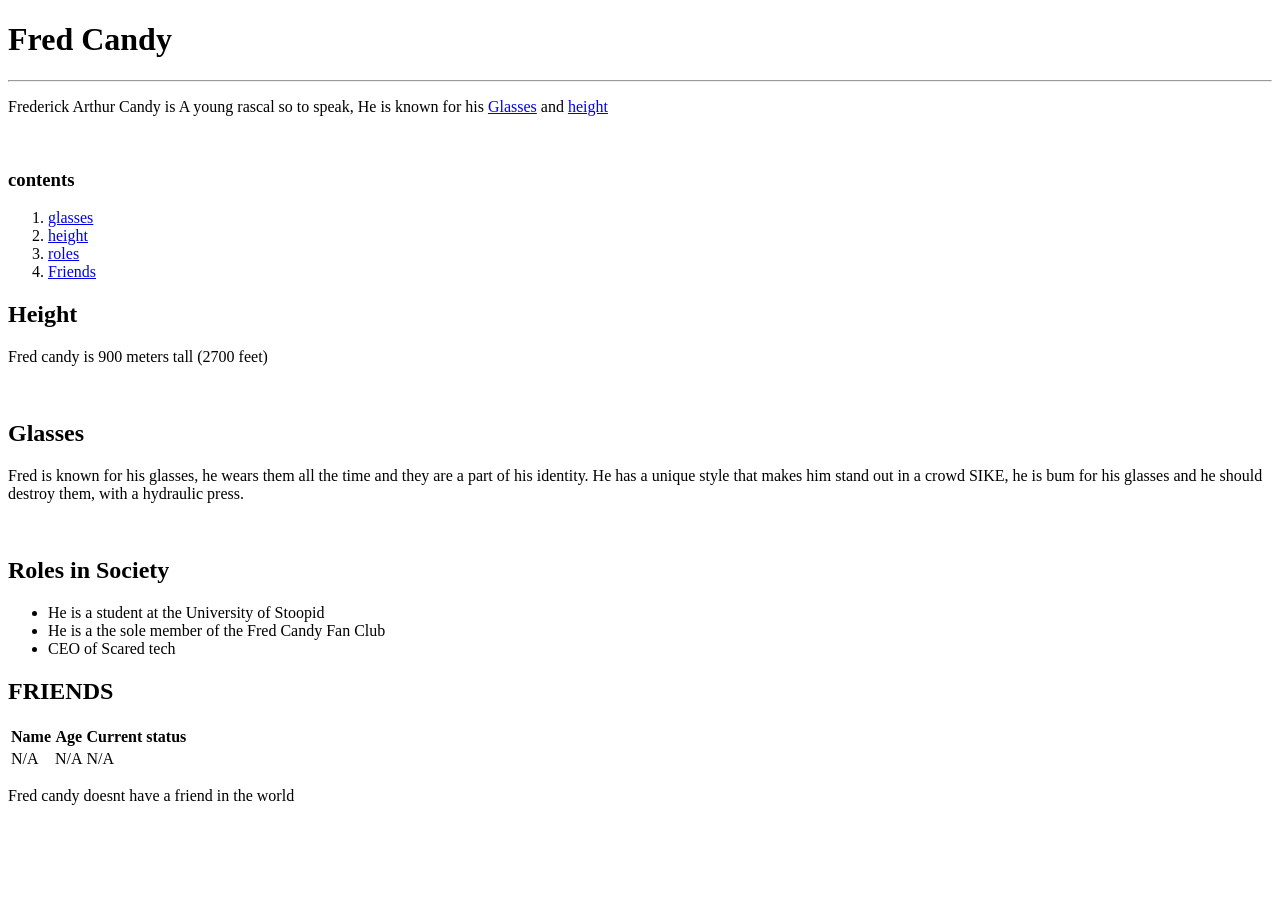
==== index.html @ 97d28c93 "Refactor index.html with new content and structure Updated the HTML structure and added content abou" ====
<!DOCTYPE html>

<!-- chicken jorkin- Joshi this is to you all you have to do is edit the Black text but not the blue i know you are mc dumb but hello -->

<html lang="en">
  <head>
    <meta charset="UTF-8">
    <title>Fred Candy</title>
    <link rel="icon" type="image/x-icon" href="./lollipop.png">
    <link rel="stylesheet"  href="./styles.css">
  </head>
  
  <body>
    <h1>Fred Candy</h1>
    <hr>
      <p>Frederick Arthur Candy is A young rascal so to speak, He is known for his <a href="#Glasses">Glasses</a> and <a href="#height">height</a></p>
    <br>
    <h3>contents</h3>
    <ol>
      <li><a href="#Glasses">glasses</a></li>
      <li><a href="#height">height</a></li>
      <li><a href="#rolesinsociety">roles</a></li>
      <li><a href="#friends">Friends</a></li>
    </ol>
    
    <h2 id="height">Height</h2>
      <p>Fred candy is 900 meters tall (2700 feet)</p>


    <br>
    <h2 id="Glasses">Glasses</h2>
      <p>Fred is known for his glasses, he wears them all the time and they are a part of his identity. He has a unique style that makes him stand out in a crowd
          SIKE, he is bum for his glasses and he should destroy them, with a hydraulic press.</p>
    <br>

    <h2 id=#rolesinsociety>Roles in Society</h2>
      <ul>
          <li>He is a student at the University of Stoopid</li>
          <li>He is a the sole member of the Fred Candy Fan Club</li>
          <li>CEO of Scared tech</li>
        </ul>
    <h2 id="friends">FRIENDS</h2>
        <table>
          <tr>
            <th>Name</th>
            <th>Age</th>
            <th>Current status</th>
          </tr>
          <tr>
            <td>N/A</td>
            <td>N/A</td>
            <td>N/A</td>
          </tr>
        </table>
      <p>Fred candy doesnt have a friend in the world</p>
        
  </body>

    
  
</html>
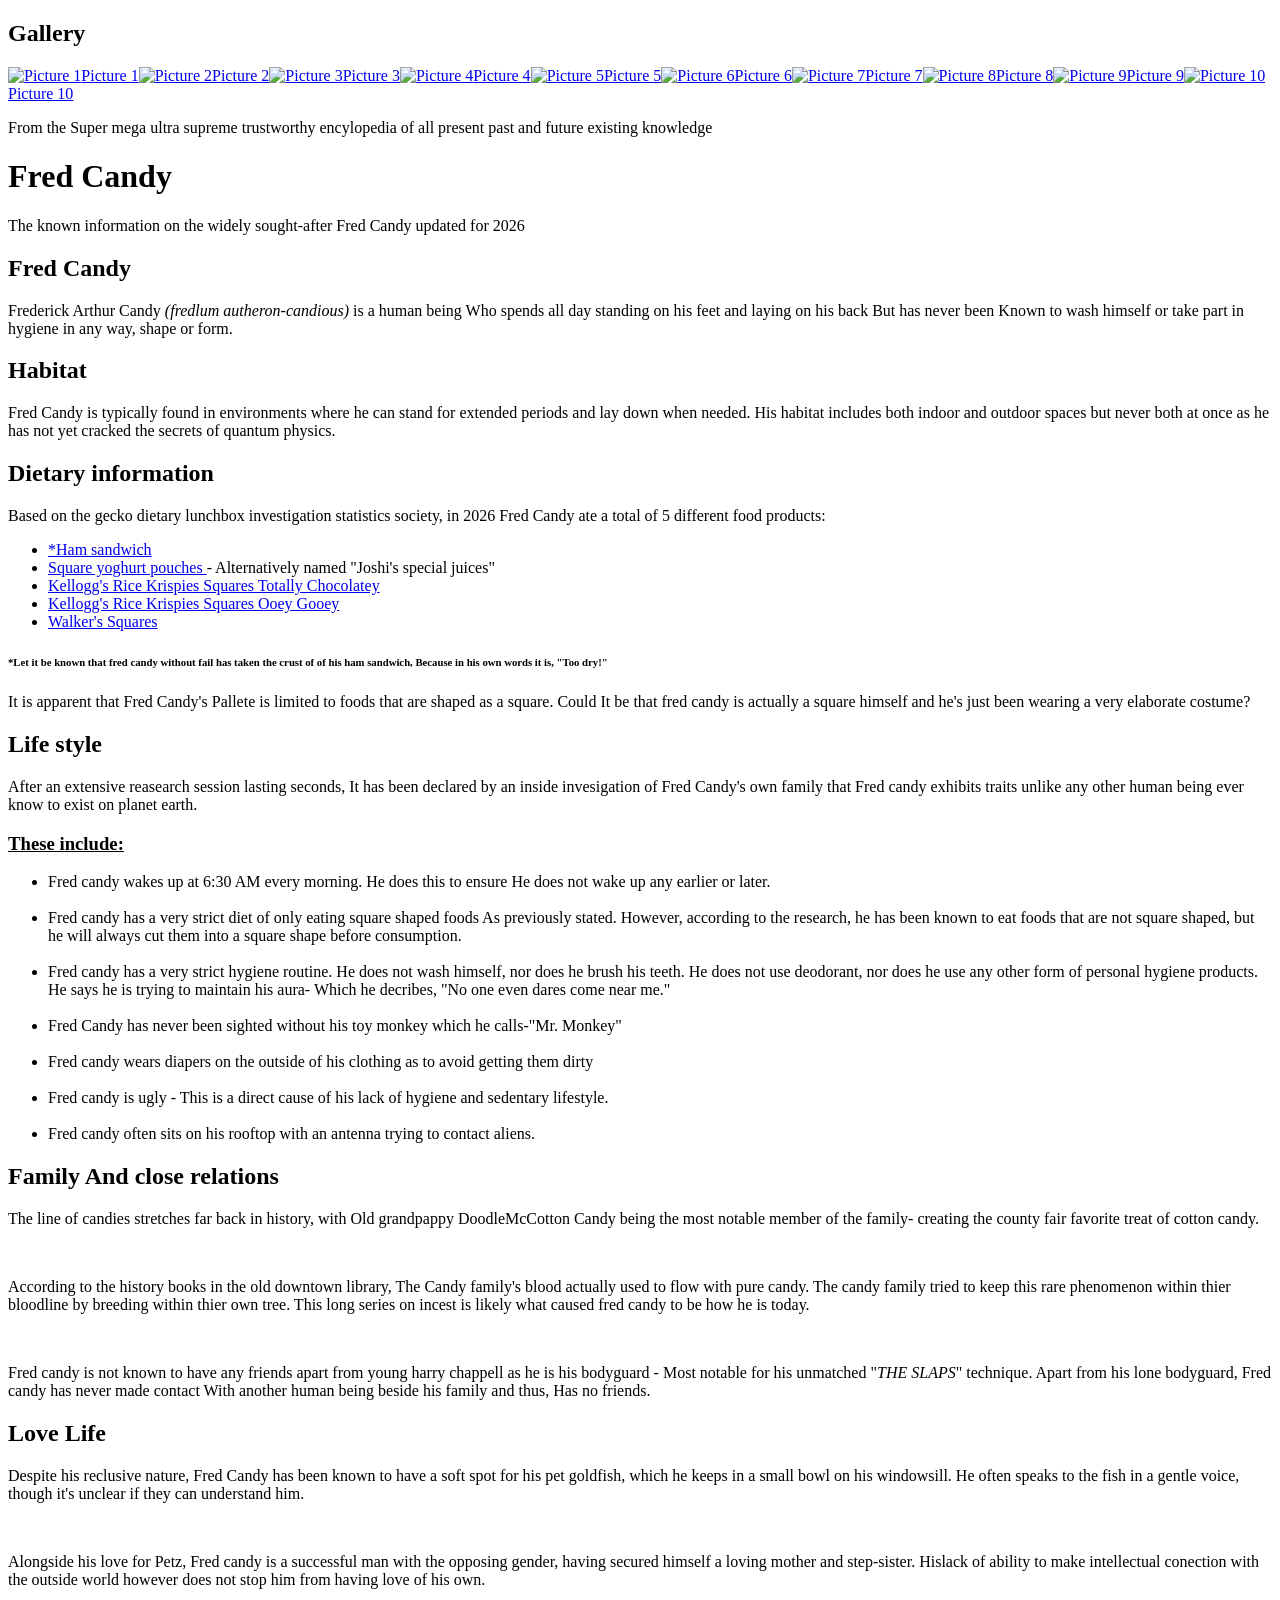
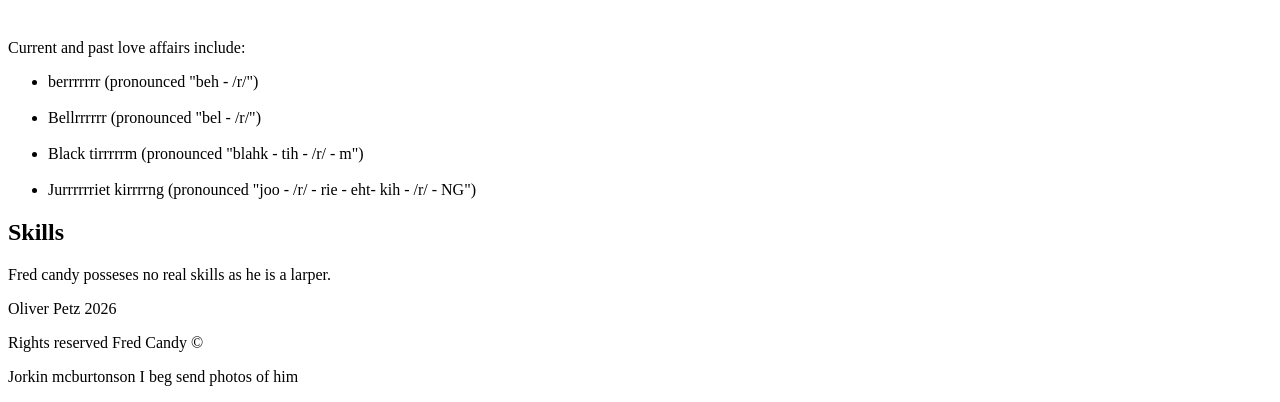
==== commit a9b7d19c: "Revamp index.html with new layout and content Updated the structure and content of the index.html fi" ====
--- a/index.html
+++ b/index.html
@@ -1,61 +1,113 @@
 <!DOCTYPE html>
+<html lang="en-GB">
+<head>
+  <meta charset="UTF-8">
+  <meta name="viewport" content="width=device-width, initial-scale=1">
+  <title>Fred Candy</title>
+  <link rel="stylesheet" href="style.css">
+   <link rel="icon" type="image/x-icon" href="./Images/lollipop.png ">
+</head>
 
-<!-- chicken jorkin- Joshi this is to you all you have to do is edit the Black text but not the blue i know you are mc dumb but hello -->
+<body>
+  <div class="layout">
+    <aside class="sidebar" aria-label="Image gallery">
+      <h2>Gallery</h2>
+      <div class="image-list" id="imageList"></div>
+    </aside>
 
-<html lang="en">
-  <head>
-    <meta charset="UTF-8">
-    <title>Fred Candy</title>
-    <link rel="icon" type="image/x-icon" href="./lollipop.png">
-    <link rel="stylesheet"  href="./styles.css">
-  </head>
-  
-  <body>
-    <h1>Fred Candy</h1>
-    <hr>
-      <p>Frederick Arthur Candy is A young rascal so to speak, He is known for his <a href="#Glasses">Glasses</a> and <a href="#height">height</a></p>
-    <br>
-    <h3>contents</h3>
-    <ol>
-      <li><a href="#Glasses">glasses</a></li>
-      <li><a href="#height">height</a></li>
-      <li><a href="#rolesinsociety">roles</a></li>
-      <li><a href="#friends">Friends</a></li>
-    </ol>
-    
-    <h2 id="height">Height</h2>
-      <p>Fred candy is 900 meters tall (2700 feet)</p>
+    <main>
+      <header>
+        <p class="eyebrow">From the Super mega ultra supreme trustworthy encylopedia of all present past and future existing knowledge</p>
+        <h1>Fred Candy</h1>
+        <p class="intro">The known information on the widely sought-after Fred Candy updated for 2026 </p>
+      </header>
 
+      <article>
+        <section>
+          <h2>Fred Candy</h2>
+          <p>Frederick Arthur Candy <em>(fredlum autheron-candious)</em> is a human being Who spends all day standing on his feet and laying on his back But has never been Known to wash himself or take part in hygiene in any way, shape or form.</p>
+        </section>
 
-    <br>
-    <h2 id="Glasses">Glasses</h2>
-      <p>Fred is known for his glasses, he wears them all the time and they are a part of his identity. He has a unique style that makes him stand out in a crowd
-          SIKE, he is bum for his glasses and he should destroy them, with a hydraulic press.</p>
-    <br>
+        <section>
+          <h2>Habitat</h2>
+          <p>Fred Candy is typically found in environments where he can stand for extended periods and lay down when needed. His habitat includes both indoor and outdoor spaces but never both at once as he has not yet cracked the secrets of quantum physics.</p>
+        </section>
 
-    <h2 id=#rolesinsociety>Roles in Society</h2>
-      <ul>
-          <li>He is a student at the University of Stoopid</li>
-          <li>He is a the sole member of the Fred Candy Fan Club</li>
-          <li>CEO of Scared tech</li>
-        </ul>
-    <h2 id="friends">FRIENDS</h2>
-        <table>
-          <tr>
-            <th>Name</th>
-            <th>Age</th>
-            <th>Current status</th>
-          </tr>
-          <tr>
-            <td>N/A</td>
-            <td>N/A</td>
-            <td>N/A</td>
-          </tr>
-        </table>
-      <p>Fred candy doesnt have a friend in the world</p>
-        
-  </body>
+        <section>
+          <h2>Dietary information</h2>
+          <p>Based on the gecko dietary lunchbox investigation statistics society, in 2026 Fred Candy ate a total of 5 different food products:</p>
+          <ul>
+            <li><a target="_blank" rel="noopener noreferrer"href="https://encrypted-tbn0.gstatic.com/images?q=tbn:ANd9GcRemAQlkKG8-Vaowc0cMyeEK2QysgmnMNr7JZTnAxQXWQ&s">*Ham sandwich</a></li>
+            <li><a target="_blank" rel="noopener noreferrer" href="https://encrypted-tbn0.gstatic.com/images?q=tbn:ANd9GcSLnp94wSalmpmyZ0JaVmp-FH2j2Xh4I3hSgJUMm6DX_A&s=10">Square yoghurt pouches </a>  - Alternatively named "Joshi's special juices"</li>
+            <li><a target="_blank" rel="noopener noreferrer" href="https://images.kglobalservices.com/www.kelloggs.co.uk/en_gb/product/product_253617/prod_img-253952_ricekrispiessquares_squares_chocolate_36g_wrapper_a1l1.png">Kellogg's Rice Krispies Squares Totally Chocolatey</a></li>
+            <li><a target="_blank" rel="noopener noreferrer" href="https://images.kglobalservices.com/www.kelloggs.co.uk/en_gb/product/product_253613/prod_img-253982_ricekrispiessquares_bar_marshmallow_28g_wrapper_a1l1_1.png">Kellogg's Rice Krispies Squares Ooey Gooey</a></li>
+            <li><a target="_blank" rel="noopener noreferrer" href="https://digitalcontent.api.tesco.com/v2/media/ghs/e1b52c19-507a-4eef-b8ac-1719f7ddae2d/41efcc68-dfe2-4182-96ec-290e07c2a841_2112434508.jpeg">Walker's Squares</a></li>
+          </ul>
+          <h6>*Let it be known that fred candy without fail has taken the crust of of his ham sandwich, Because in his own words it is, "Too dry!"</h6>
+          <p>It is apparent that Fred Candy's Pallete is limited to foods that are shaped as a square. Could It be that fred candy is actually a square himself and he's just been wearing a very elaborate costume?</p>
+        </section>
 
-    
-  
+        <section>
+          <h2>Life style</h2>
+          <p>After an extensive reasearch session lasting seconds, It has been declared by an inside invesigation of Fred Candy's own family that Fred candy exhibits traits unlike any other human being ever know to exist on planet earth.</p>
+          <h3 style="text-decoration: underline;">These include:</h3>
+          <ul>
+            <li>Fred candy wakes up at 6:30 AM every morning. He does this to ensure He does not wake up any earlier or later.</li>
+            <br>
+            <li>Fred candy has a very strict diet of only eating square shaped foods As previously stated. However, according to the research, he has been known to eat foods that are not square shaped, but he will always cut them into a square shape before consumption.</li>
+            <br>
+            <li>Fred candy has a very strict hygiene routine. He does not wash himself, nor does he brush his teeth. He does not use deodorant, nor does he use any other form of personal hygiene products. He says he is trying to maintain his aura- Which he decribes, "No one even dares come near me."</li>
+            <br>
+            <li>Fred Candy has never been sighted without his toy monkey which he calls-"Mr. Monkey"</li>
+            <br>
+            <li>Fred candy wears diapers on the outside of his clothing as to avoid getting them dirty</li> 
+            <br>
+            <li>Fred candy is ugly - This is a direct cause of his lack of hygiene and sedentary lifestyle.</li>
+            <br>
+            <li>Fred candy often sits on his rooftop with an antenna trying to contact aliens.</li>
+          </ul>
+        </section>
+
+        <section>
+          <h2>Family And close relations</h2>
+          <p>The line of candies stretches far back in history, with Old grandpappy DoodleMcCotton Candy being the most notable member of the family- creating the county fair favorite treat of cotton candy.</p>
+          <br>
+          <p>According to the history books in the old downtown library, The Candy family's blood actually used to flow with pure candy. The candy family tried to keep this rare phenomenon within thier bloodline by breeding within thier own tree. This long series on incest is likely what caused fred candy to be how he is today. </p>
+          <br>
+          <p>Fred candy is not known to have any friends apart from young harry chappell as he is his bodyguard - Most notable for his unmatched "<em>THE SLAPS</em>" technique. Apart from his lone bodyguard, Fred candy has never made contact With another human being beside his family and thus, Has no friends.</p>
+        </section>
+
+        <section>
+          <h2>Love Life</h2>
+          <p>Despite his reclusive nature, Fred Candy has been known to have a soft spot for his pet goldfish, which he keeps in a small bowl on his windowsill. He often speaks to the fish in a gentle voice, though it's unclear if they can understand him.</p>
+          <br>
+          <p>Alongside his love for Petz, Fred candy is a successful man with the opposing gender, having secured himself a loving mother and step-sister. Hislack of ability to make intellectual conection with the outside world however does not stop him from having love of his own.</p>
+          <br>
+          <p>Current and past love affairs include:</p>
+          <ul>
+            <li>berrrrrrr (pronounced "beh - /r/")</li>
+            <br>
+            <li>Bellrrrrrr (pronounced "bel - /r/")</li>
+            <br>
+            <li>Black tirrrrrm (pronounced "blahk - tih - /r/ - m")</li>
+            <br>
+            <li>Jurrrrrriet kirrrrng (pronounced "joo - /r/ - rie - eht- kih - /r/ - NG")</li>
+        </section>
+
+        <section>
+          <h2>Skills</h2>
+          <p>Fred candy posseses no real skills as he is a larper.</p>
+       
+      </article>
+
+      <footer>
+        <p>Oliver Petz 2026</p>
+        <p>Rights reserved Fred Candy ©</p>
+        <p>Jorkin mcburtonson I beg send photos of him</p>
+      </footer>
+    </main>
+  </div>
+
+  <script src="script.js"></script>
+</body>
 </html>
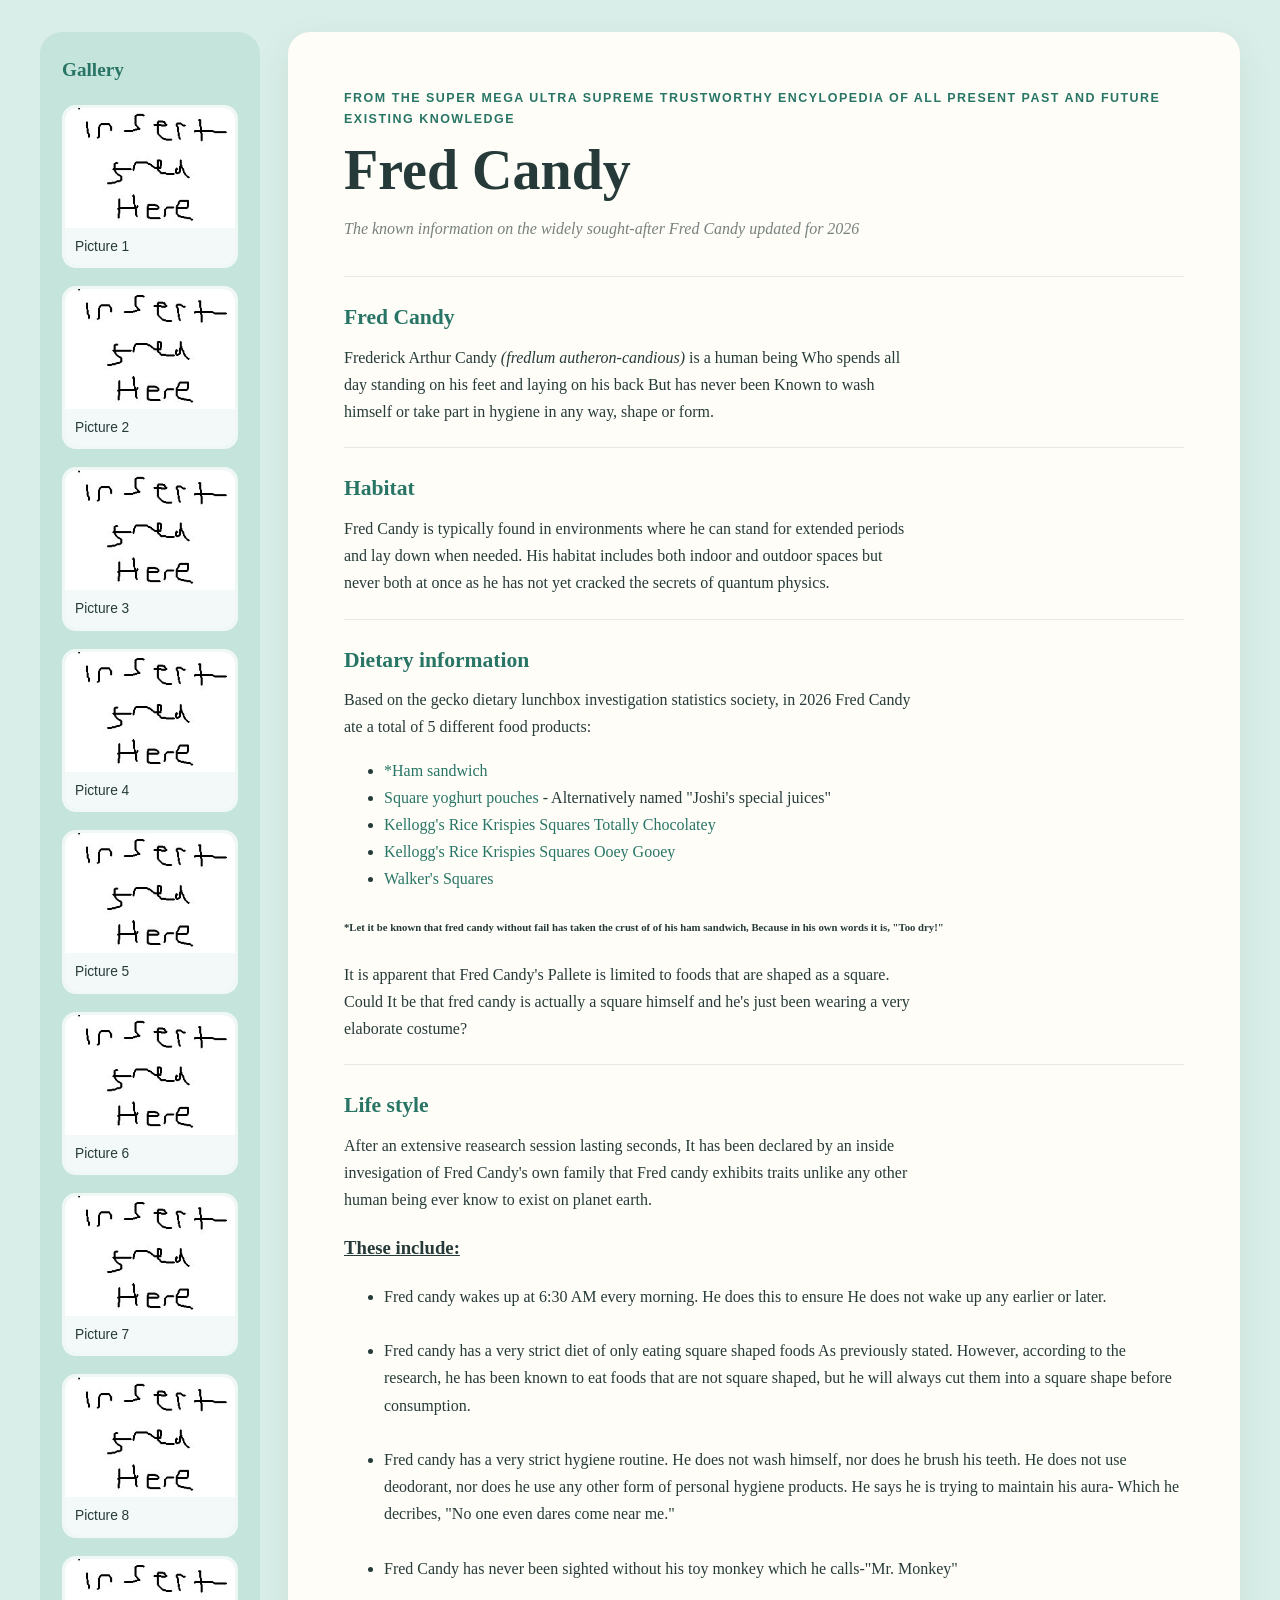
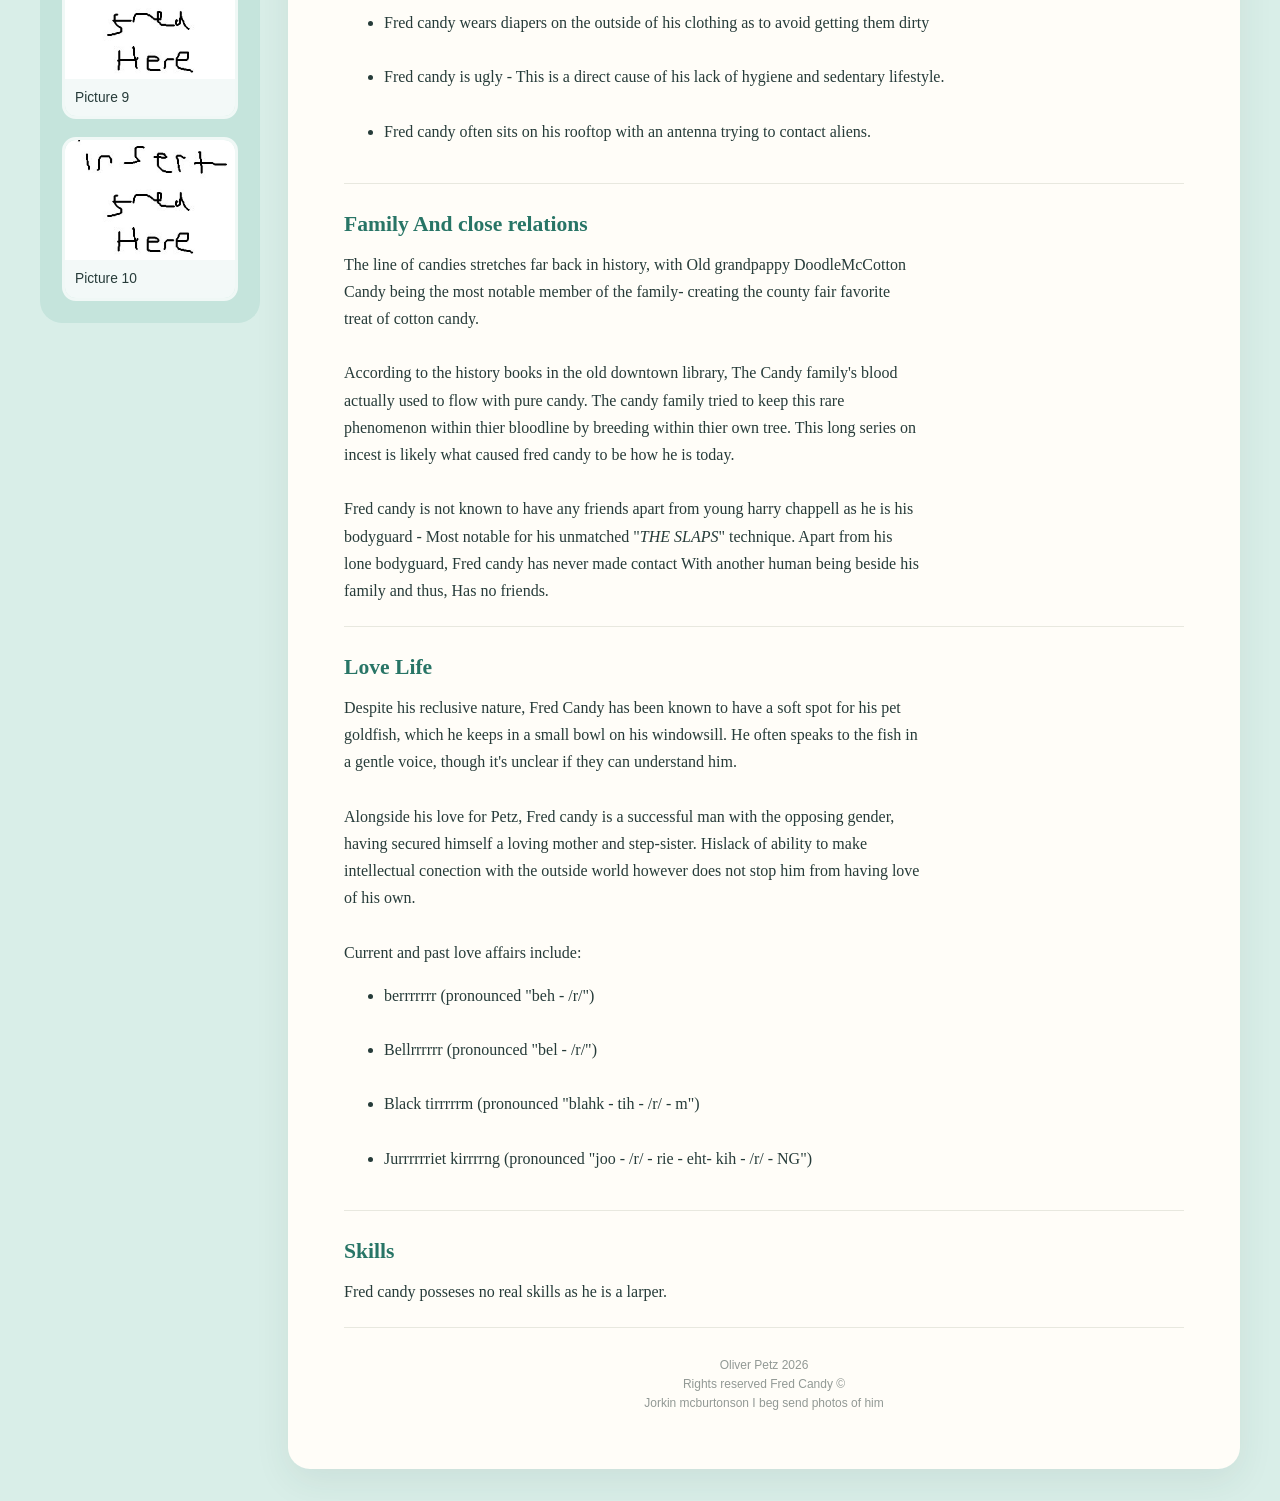
==== commit 3402624b: "Fix HTML structure and update image icon Updated image icon link and fixed HTML formatting." ====
--- a/index.html
+++ b/index.html
@@ -5,7 +5,7 @@
   <meta name="viewport" content="width=device-width, initial-scale=1">
   <title>Fred Candy</title>
   <link rel="stylesheet" href="style.css">
-   <link rel="icon" type="image/x-icon" href="./Images/lollipop.png ">
+   <link rel="icon" type="image/png" href="./images/lollipop.png">
 </head>
 
 <body>
--- a/style.css
+++ b/style.css
@@ -0,0 +1,178 @@
+:root {
+  --margin-colour: #d9eee8;
+  --page-colour: #fffdf8;
+  --ink: #263b39;
+  --accent: #287566;
+  --muted: #77817e;
+}
+
+* {
+  box-sizing: border-box;
+}
+
+body {
+  margin: 0;
+  padding: 32px;
+  background: var(--margin-colour);
+  color: var(--ink);
+  font-family: Georgia, "Times New Roman", serif;
+  line-height: 1.7;
+}
+
+.layout {
+  display: grid;
+  grid-template-columns: 220px minmax(0, 1fr);
+  gap: 28px;
+  max-width: 1200px;
+  margin: 0 auto;
+  align-items: start;
+}
+
+.sidebar,
+main {
+  border-radius: 22px;
+}
+
+.sidebar {
+  padding: 22px;
+  background: #c5e4dc;
+}
+
+.sidebar h2 {
+  margin: 0 0 18px;
+  color: var(--accent);
+  font-size: 1.2rem;
+}
+
+.image-list {
+  display: grid;
+  gap: 18px;
+}
+
+.image-link {
+  display: block;
+  overflow: hidden;
+  border: 3px solid rgba(255, 255, 255, 0.75);
+  border-radius: 14px;
+  color: var(--ink);
+  text-decoration: none;
+  transition: transform 160ms ease, box-shadow 160ms ease;
+}
+
+.image-link:hover,
+.image-link:focus-visible {
+  transform: translateY(-3px);
+  box-shadow: 0 7px 18px rgba(38, 59, 57, 0.16);
+}
+
+.image-link img {
+  display: block;
+  width: 100%;
+  height: 120px;
+  background: #e7efeb;
+  object-fit: cover;
+}
+
+.image-link span {
+  display: block;
+  padding: 7px 10px;
+  background: rgba(255, 255, 255, 0.8);
+  font-family: Arial, sans-serif;
+  font-size: 0.86rem;
+}
+
+main {
+  min-width: 0;
+  padding: clamp(24px, 5vw, 56px);
+  background: var(--page-colour);
+  box-shadow: 0 12px 36px rgba(38, 59, 57, 0.08);
+}
+
+.eyebrow {
+  margin: 0 0 8px;
+  color: var(--accent);
+  font-family: Arial, sans-serif;
+  font-size: 0.78rem;
+  font-weight: 700;
+  letter-spacing: 0.12em;
+  text-transform: uppercase;
+}
+
+h1 {
+  margin: 0;
+  font-size: clamp(2.2rem, 5vw, 3.5rem);
+  line-height: 1.15;
+}
+
+.intro {
+  margin: 12px 0 34px;
+  color: var(--muted);
+  font-style: italic;
+}
+
+article {
+  border-top: 1px solid #e8e8df;
+}
+
+article section {
+  padding: 22px 0;
+  border-bottom: 1px solid #e8e8df;
+}
+
+article h2 {
+  margin: 0 0 8px;
+  color: var(--accent);
+  font-size: 1.35rem;
+}
+
+article p {
+  margin: 0;
+  max-width: 72ch;
+}
+
+footer {
+  padding-top: 28px;
+  color: #929995;
+  font-family: Arial, sans-serif;
+  font-size: 0.75rem;
+  line-height: 1.6;
+  text-align: center;
+}
+
+footer p {
+  margin: 0;
+}
+
+@media (max-width: 760px) {
+  body {
+    padding: 16px;
+  }
+
+  .layout {
+    grid-template-columns: 1fr;
+    gap: 16px;
+  }
+
+  .sidebar {
+    order: 2;
+  }
+
+  .image-list {
+    grid-template-columns: repeat(2, minmax(0, 1fr));
+  }
+
+  .image-link img {
+    height: 110px;
+  }
+}
+
+@media (max-width: 420px) {
+  .image-list {
+    grid-template-columns: 1fr;
+  }
+}
+
+a {
+  color: var(--accent);
+  text-decoration: none;
+}
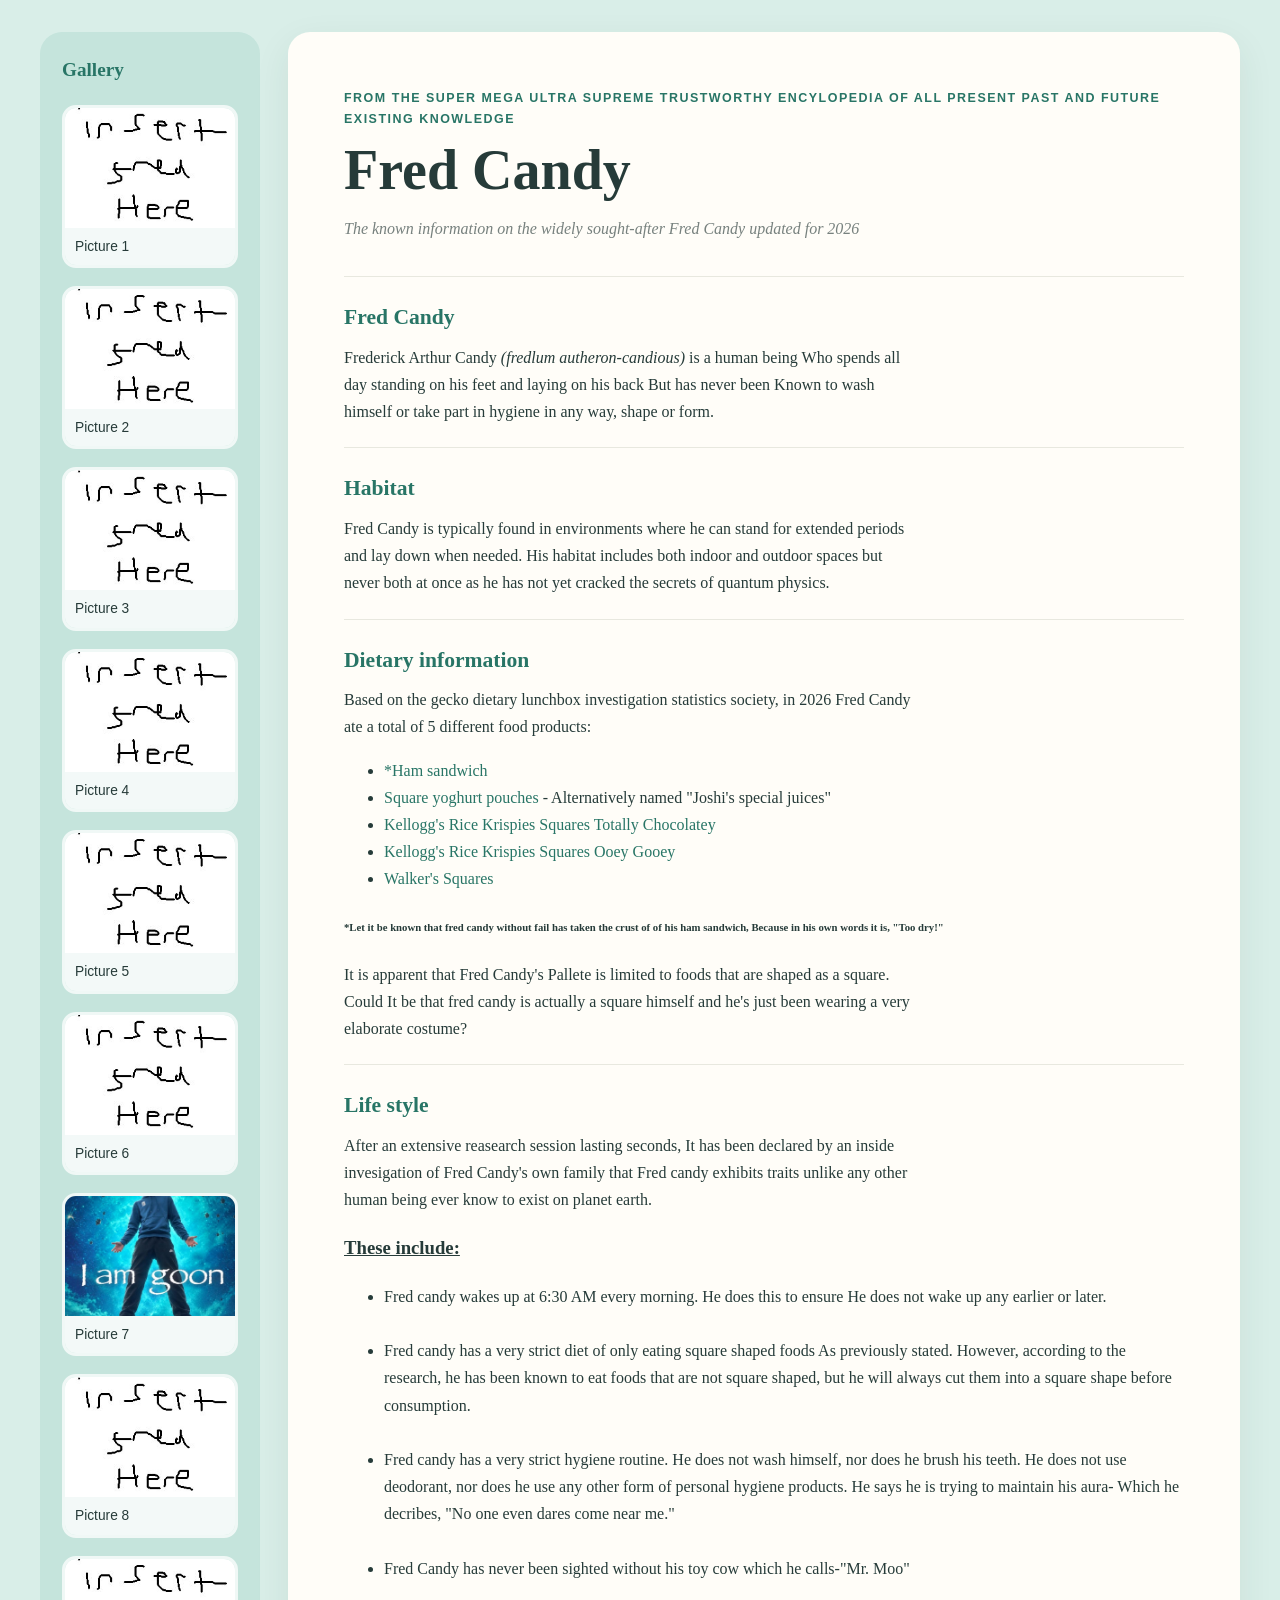
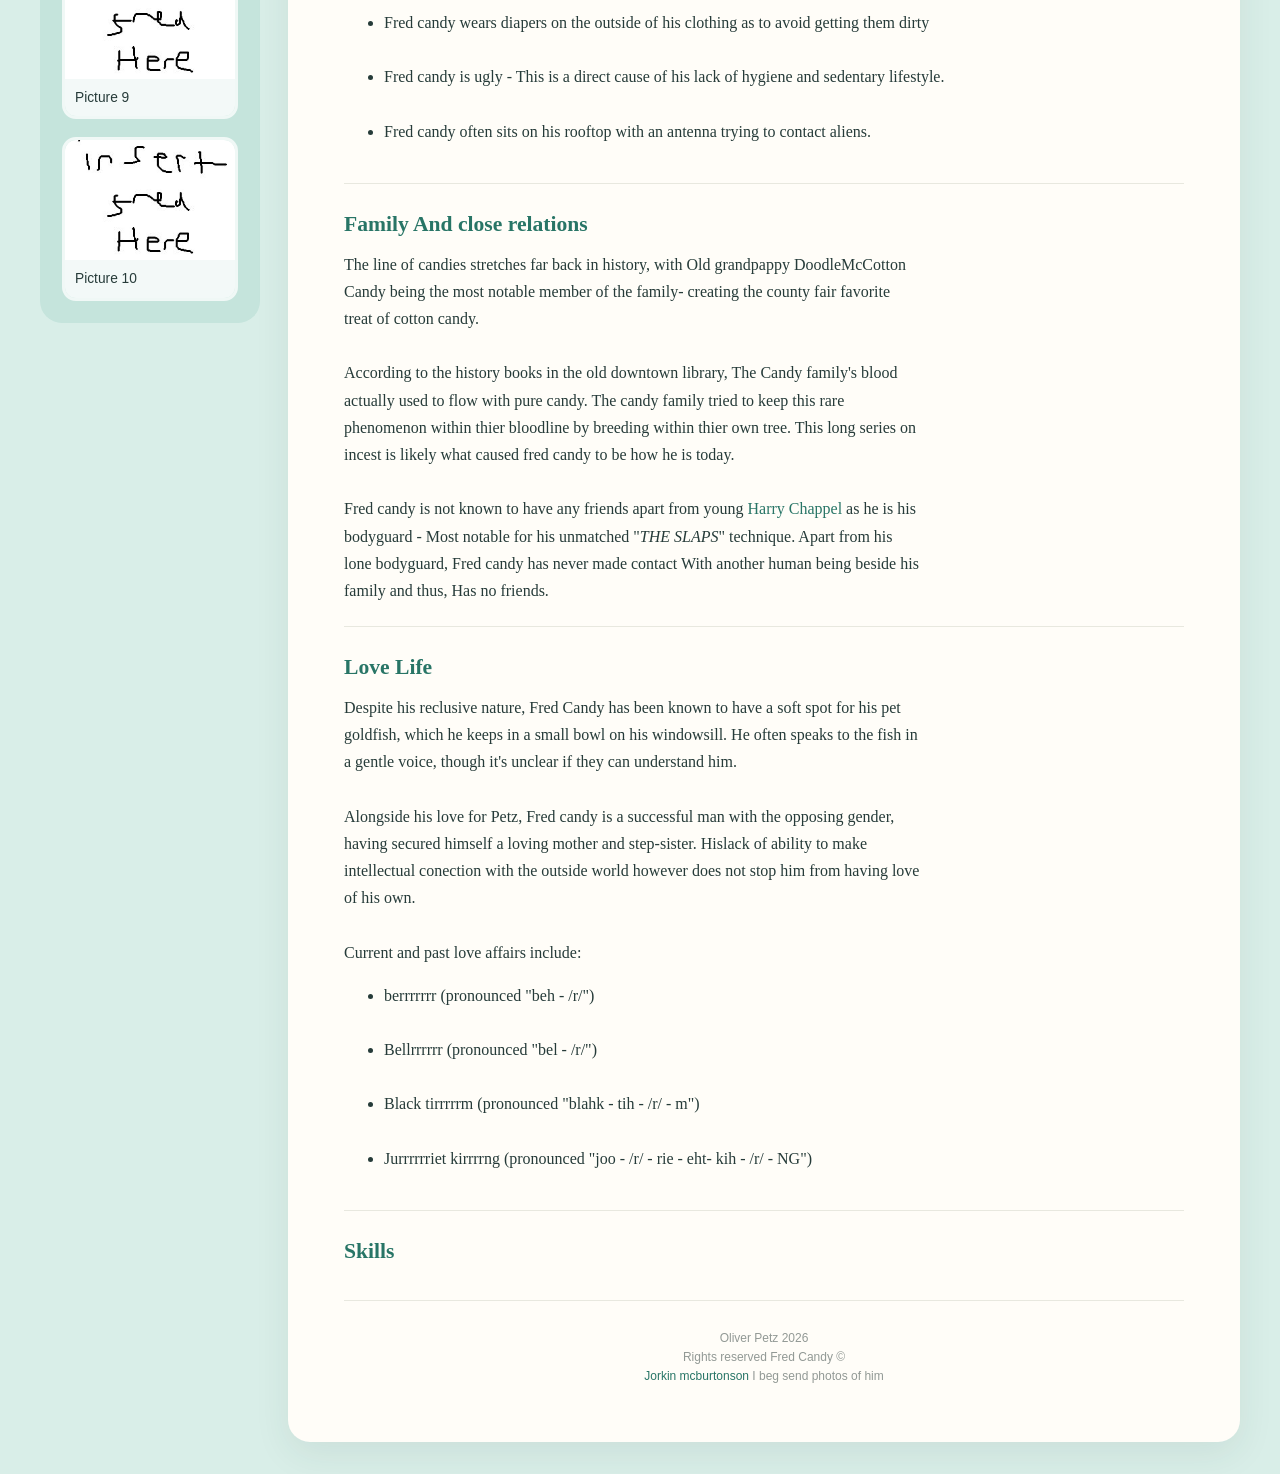
==== commit a54280a4: "Fix HTML structure and update image list" ====
--- a/index.html
+++ b/index.html
@@ -12,7 +12,7 @@
   <div class="layout">
     <aside class="sidebar" aria-label="Image gallery">
       <h2>Gallery</h2>
-      <div class="image-list" id="imageList"></div>
+      <div class="image-list" id="imageList" data-folder="fredcandy"></div>
     </aside>
 
     <main>
@@ -58,7 +58,7 @@
             <br>
             <li>Fred candy has a very strict hygiene routine. He does not wash himself, nor does he brush his teeth. He does not use deodorant, nor does he use any other form of personal hygiene products. He says he is trying to maintain his aura- Which he decribes, "No one even dares come near me."</li>
             <br>
-            <li>Fred Candy has never been sighted without his toy monkey which he calls-"Mr. Monkey"</li>
+            <li>Fred Candy has never been sighted without his toy cow which he calls-"Mr. Moo"</li>
             <br>
             <li>Fred candy wears diapers on the outside of his clothing as to avoid getting them dirty</li> 
             <br>
@@ -74,7 +74,7 @@
           <br>
           <p>According to the history books in the old downtown library, The Candy family's blood actually used to flow with pure candy. The candy family tried to keep this rare phenomenon within thier bloodline by breeding within thier own tree. This long series on incest is likely what caused fred candy to be how he is today. </p>
           <br>
-          <p>Fred candy is not known to have any friends apart from young harry chappell as he is his bodyguard - Most notable for his unmatched "<em>THE SLAPS</em>" technique. Apart from his lone bodyguard, Fred candy has never made contact With another human being beside his family and thus, Has no friends.</p>
+          <p>Fred candy is not known to have any friends apart from young <a href="harrychappel.html">Harry Chappel</a> as he is his bodyguard - Most notable for his unmatched "<em>THE SLAPS</em>" technique. Apart from his lone bodyguard, Fred candy has never made contact With another human being beside his family and thus, Has no friends.</p>
         </section>
 
         <section>
@@ -96,18 +96,20 @@
 
         <section>
           <h2>Skills</h2>
-          <p>Fred candy posseses no real skills as he is a larper.</p>
+          <p></p>
        
       </article>
 
       <footer>
         <p>Oliver Petz 2026</p>
         <p>Rights reserved Fred Candy ©</p>
-        <p>Jorkin mcburtonson I beg send photos of him</p>
+        <p><a href="joshiburton.html">Jorkin mcburtonson </a>I beg send photos of him</p>
       </footer>
     </main>
   </div>
 
+  <div id="imagelist" data-folder="fredcandy"></div>
+
   <script src="script.js"></script>
 </body>
 </html>
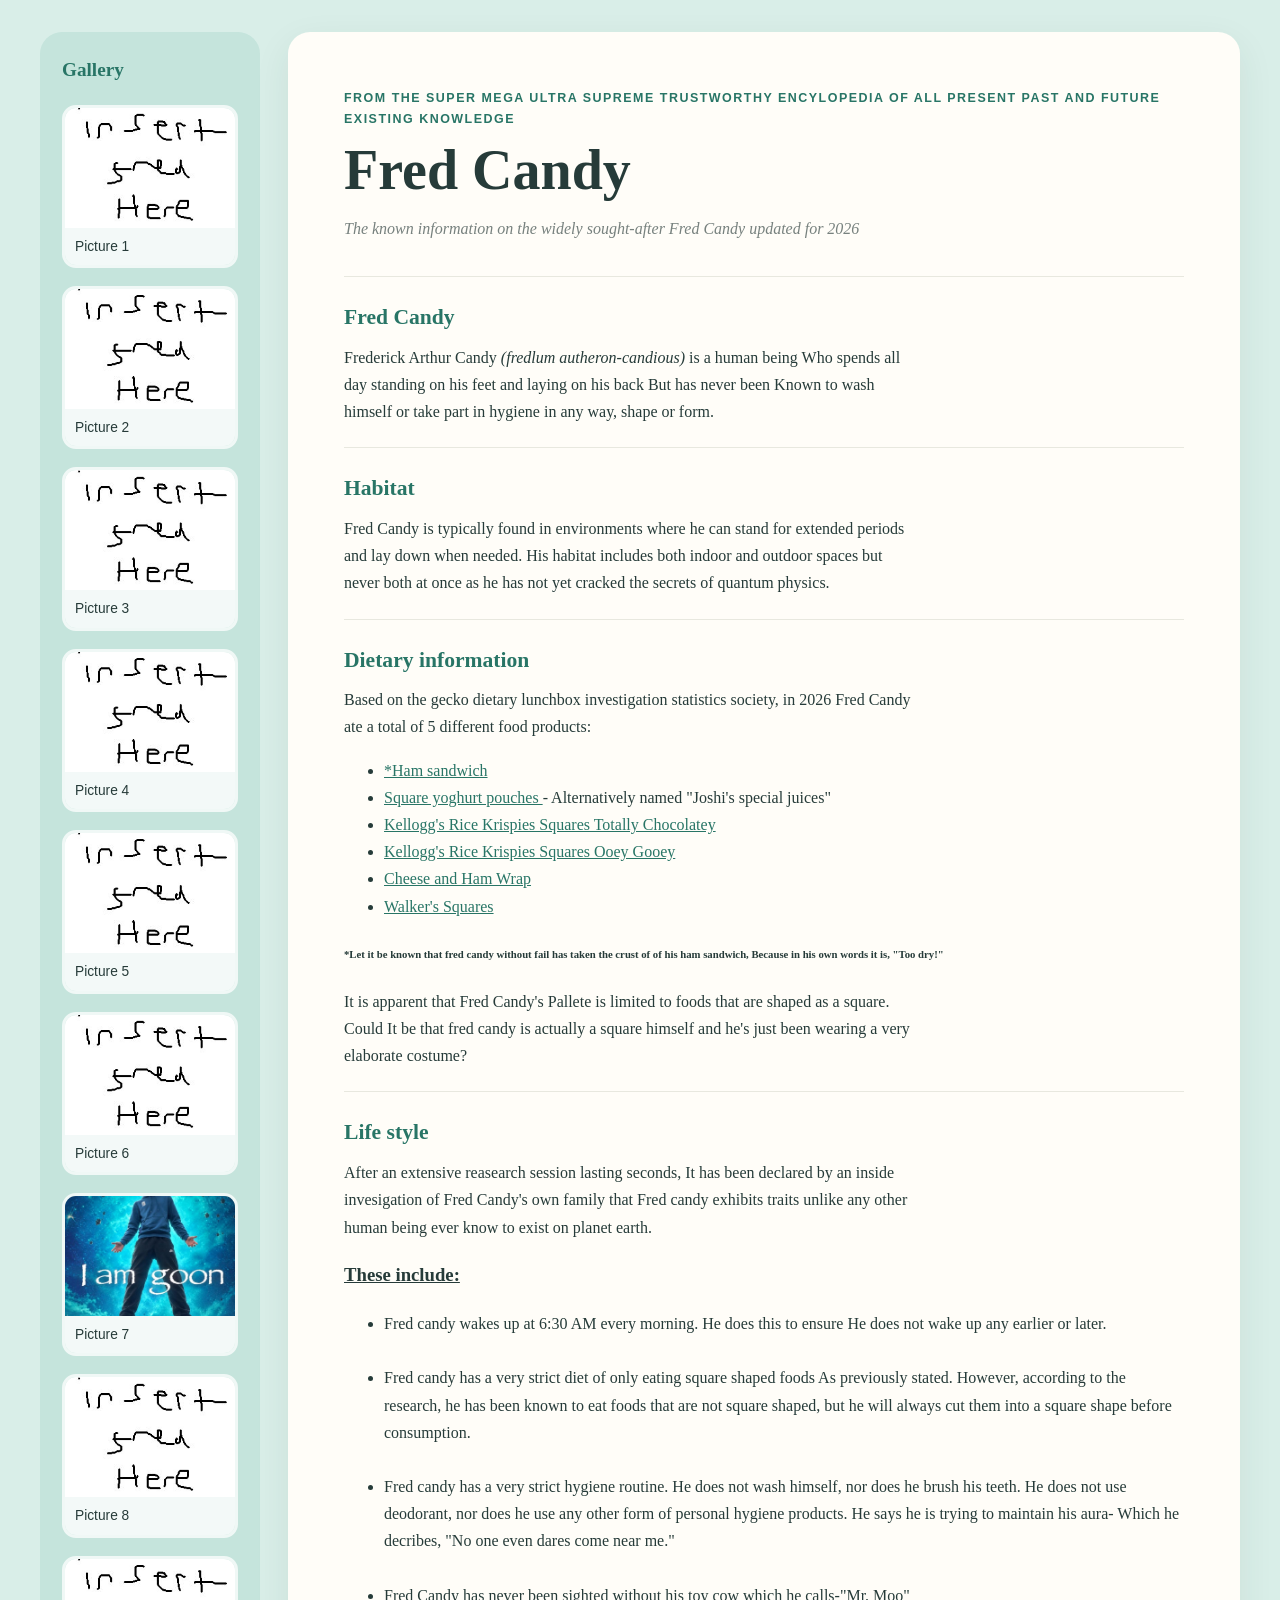
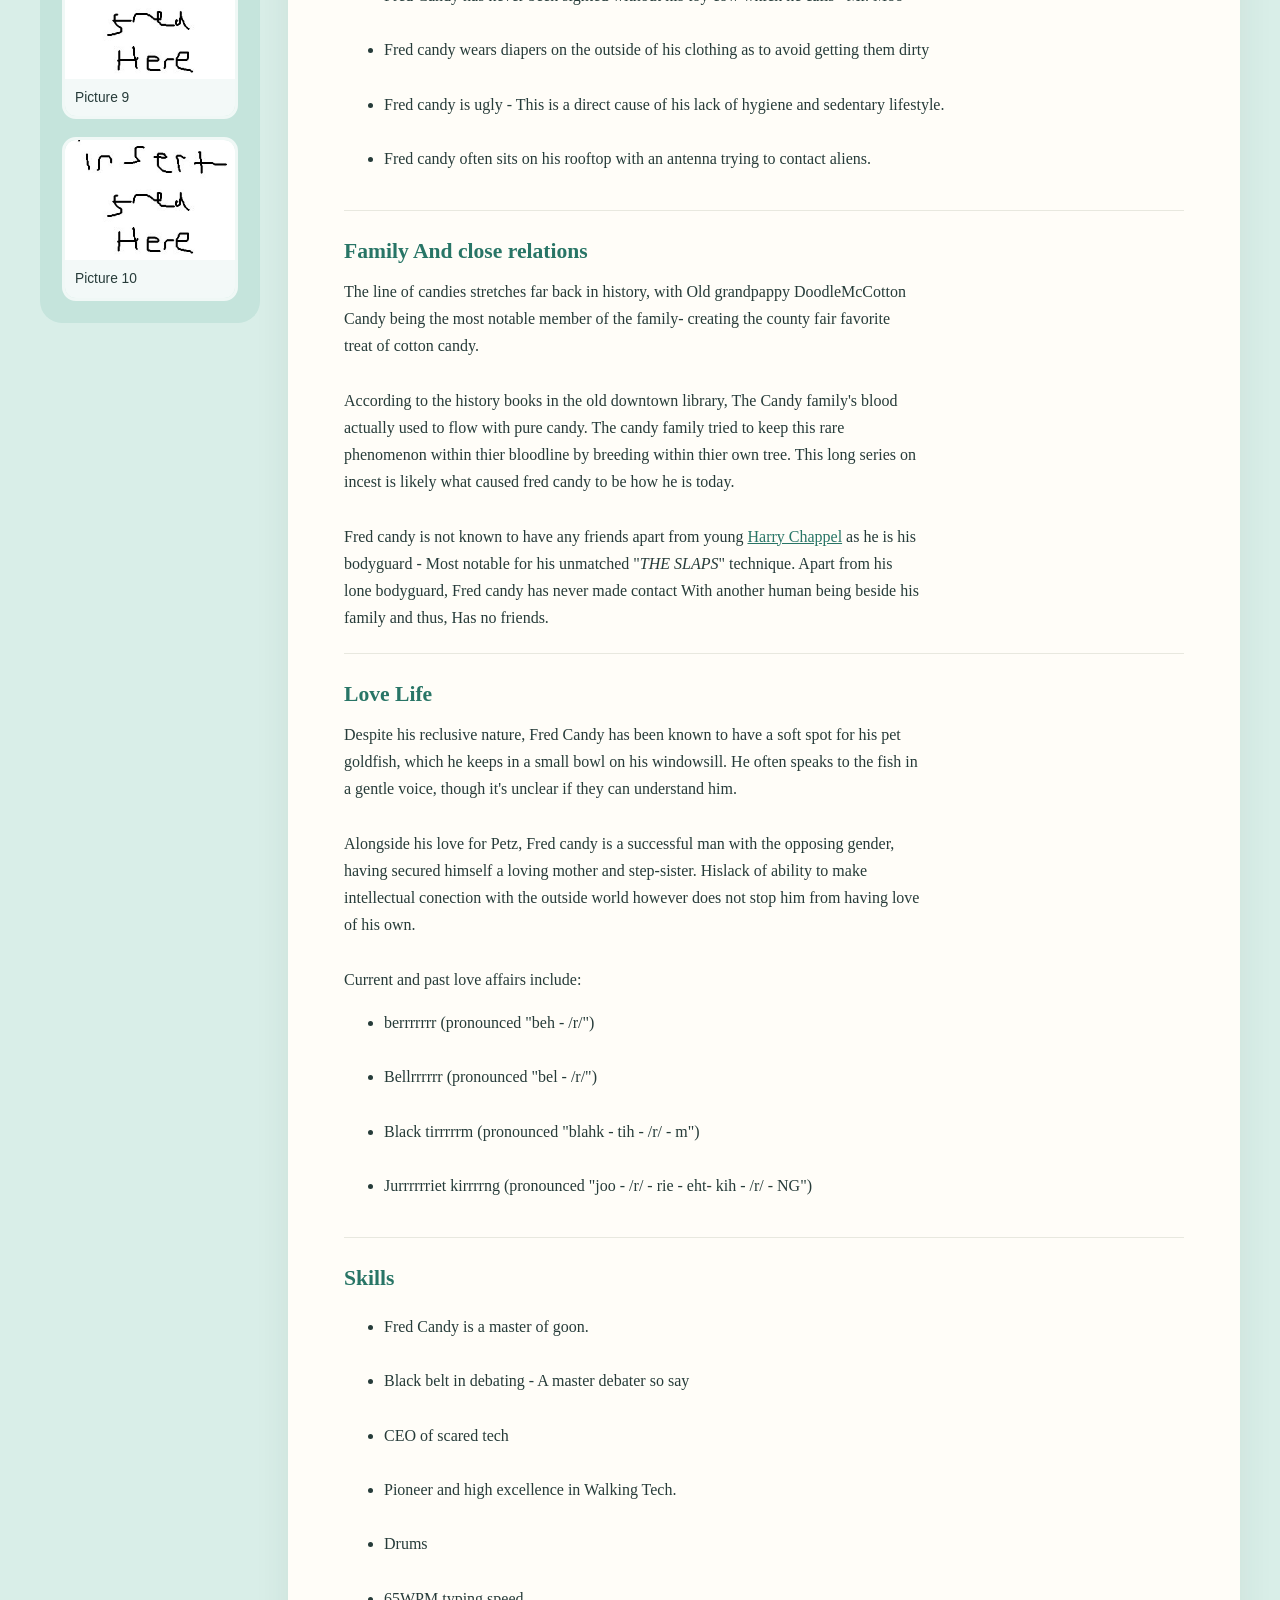
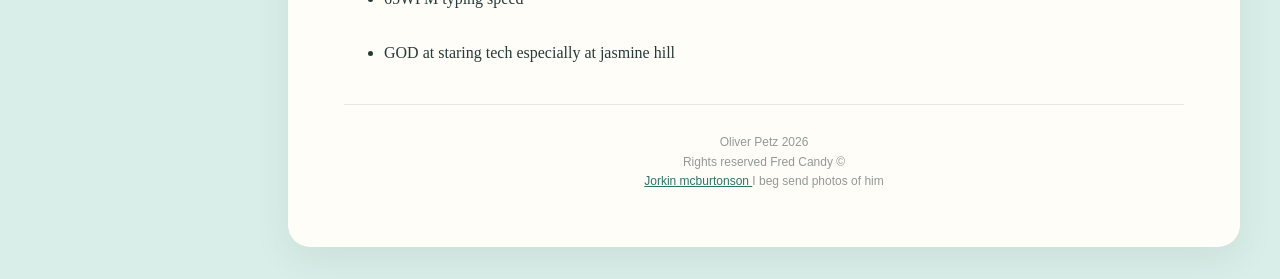
==== commit 6896f79c: "Fix HTML encoding issues in index.html" ====
--- a/index.html
+++ b/index.html
@@ -41,6 +41,7 @@
             <li><a target="_blank" rel="noopener noreferrer" href="https://encrypted-tbn0.gstatic.com/images?q=tbn:ANd9GcSLnp94wSalmpmyZ0JaVmp-FH2j2Xh4I3hSgJUMm6DX_A&s=10">Square yoghurt pouches </a>  - Alternatively named "Joshi's special juices"</li>
             <li><a target="_blank" rel="noopener noreferrer" href="https://images.kglobalservices.com/www.kelloggs.co.uk/en_gb/product/product_253617/prod_img-253952_ricekrispiessquares_squares_chocolate_36g_wrapper_a1l1.png">Kellogg's Rice Krispies Squares Totally Chocolatey</a></li>
             <li><a target="_blank" rel="noopener noreferrer" href="https://images.kglobalservices.com/www.kelloggs.co.uk/en_gb/product/product_253613/prod_img-253982_ricekrispiessquares_bar_marshmallow_28g_wrapper_a1l1_1.png">Kellogg's Rice Krispies Squares Ooey Gooey</a></li>
+            <li><a target="_blank" rel="noopener nofererrer" href="https://encrypted-tbn0.gstatic.com/images?q=tbn:ANd9GcTi9mdBNKR5KJebhRQmGtchEeAmJ9rUzO0zQooJ5apVLA&s=10">Cheese and Ham Wrap</a></li>
             <li><a target="_blank" rel="noopener noreferrer" href="https://digitalcontent.api.tesco.com/v2/media/ghs/e1b52c19-507a-4eef-b8ac-1719f7ddae2d/41efcc68-dfe2-4182-96ec-290e07c2a841_2112434508.jpeg">Walker's Squares</a></li>
           </ul>
           <h6>*Let it be known that fred candy without fail has taken the crust of of his ham sandwich, Because in his own words it is, "Too dry!"</h6>
@@ -96,7 +97,20 @@
 
         <section>
           <h2>Skills</h2>
-          <p></p>
+          <ul>
+          <li>Fred Candy is a master of goon.</li>
+          <br>
+          <li>Black belt in debating - A master debater so say</li>
+          <br>
+          <li>CEO of scared tech</li>
+          <br>
+          <li>Pioneer and high excellence in Walking Tech.</li>
+          <br>
+          <li>Drums</li>
+          <br>
+          <li>65WPM typing speed</li>
+          <br>
+          <li>GOD at staring tech especially at jasmine hill</li>
        
       </article>
 
--- a/style.css
+++ b/style.css
@@ -174,5 +174,5 @@
 
 a {
   color: var(--accent);
-  text-decoration: none;
+  text-decoration: underline;
 }
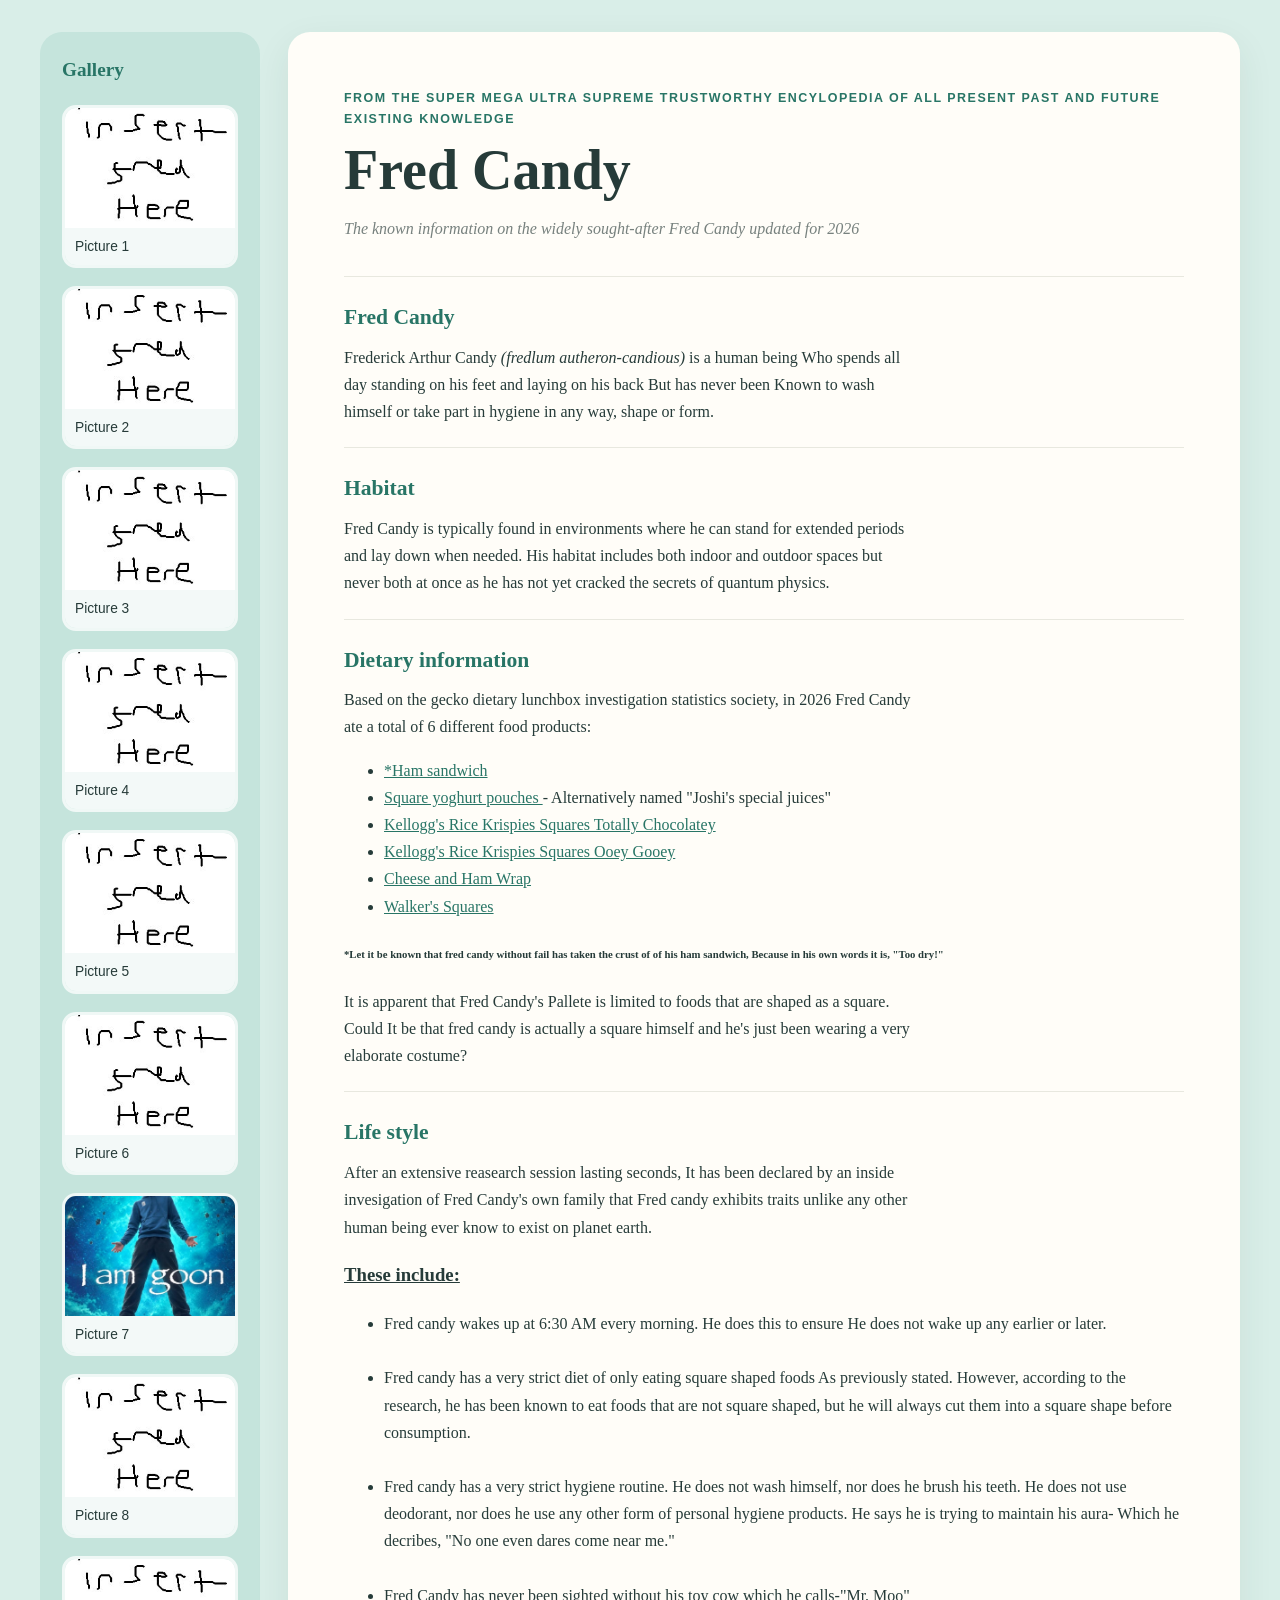
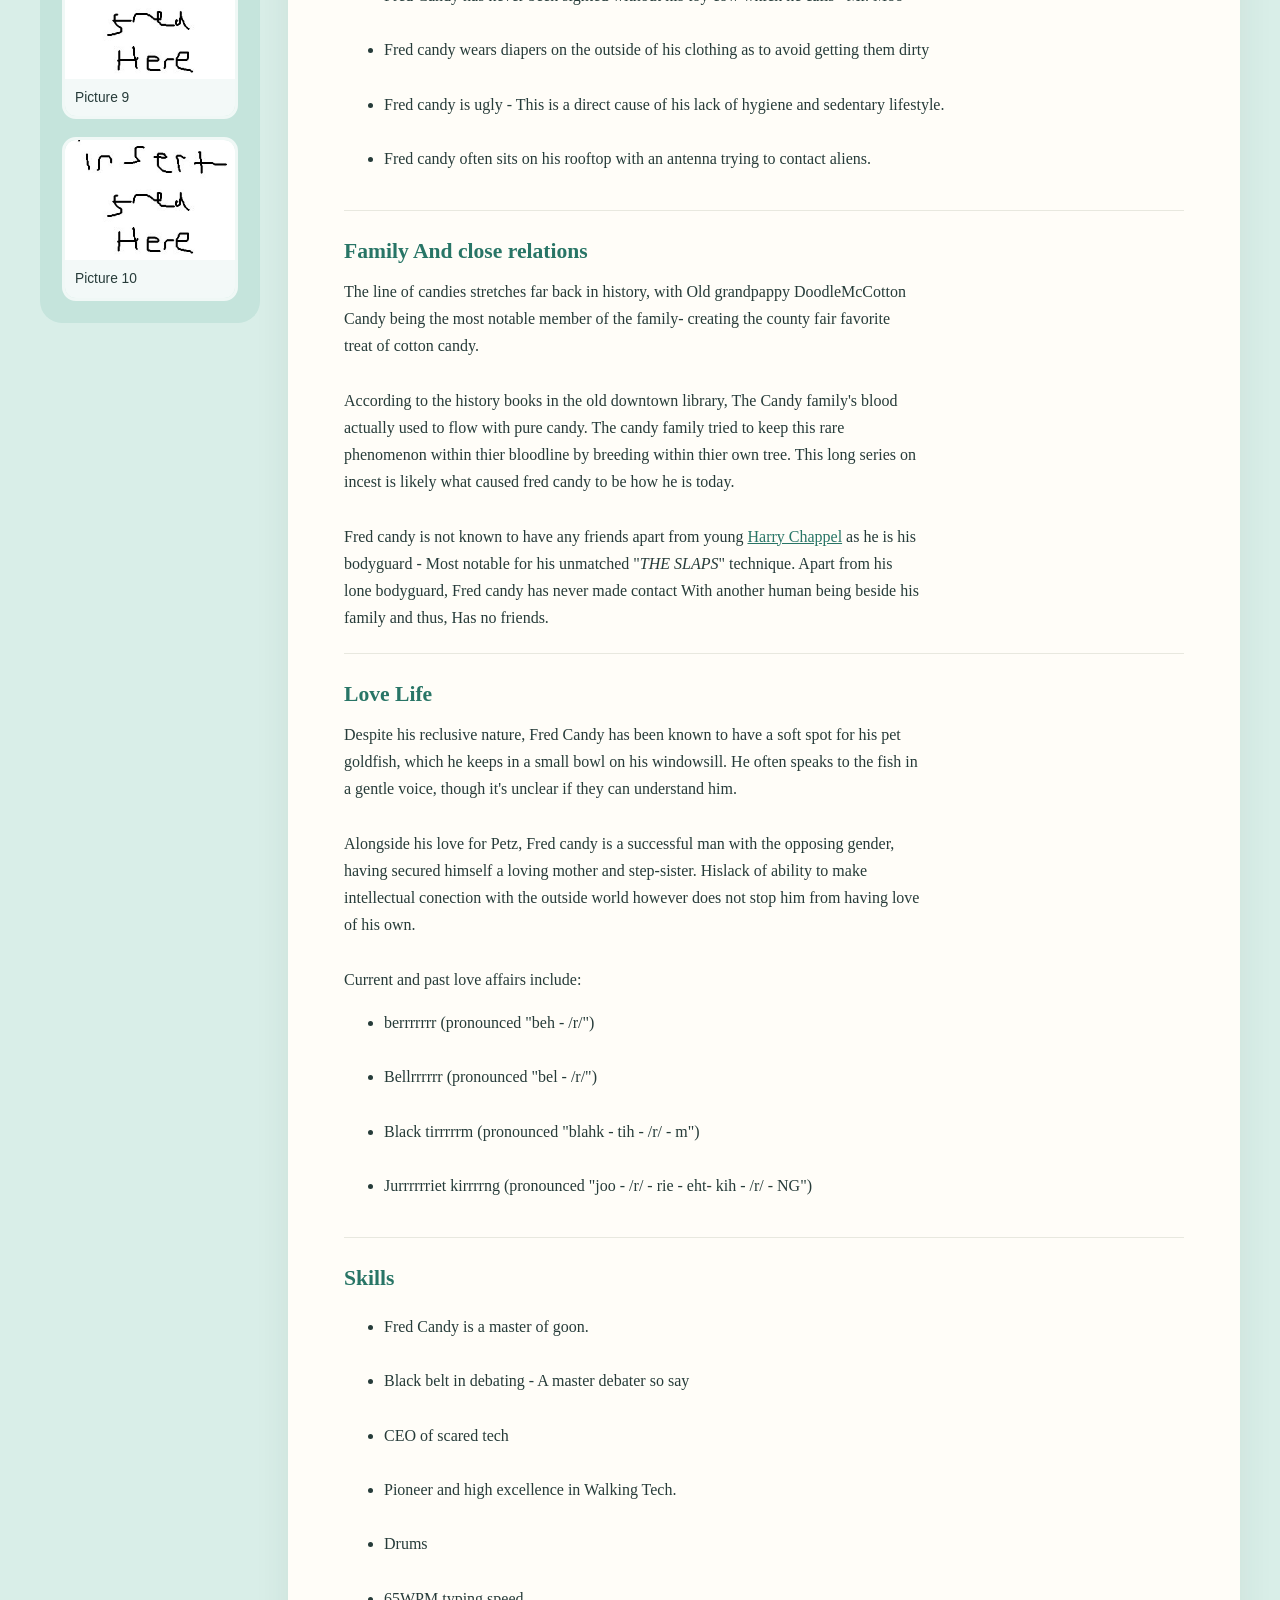
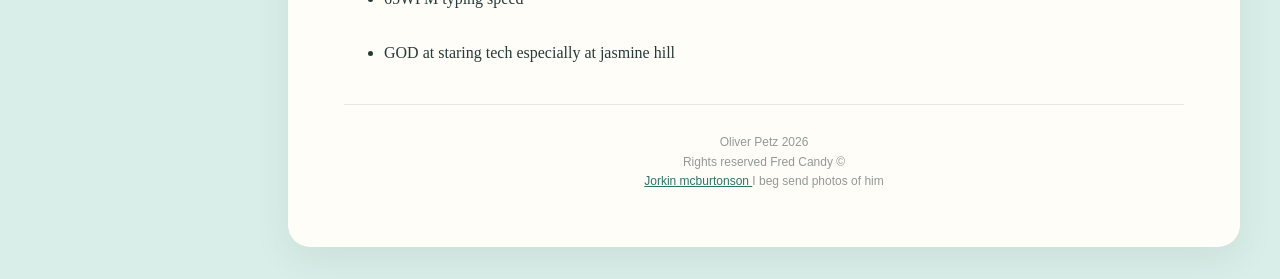
==== commit 808e9d8a: "Correct dietary info and fix text errors in index.html Updated dietary information for Fred Candy an" ====
--- a/index.html
+++ b/index.html
@@ -35,7 +35,7 @@
 
         <section>
           <h2>Dietary information</h2>
-          <p>Based on the gecko dietary lunchbox investigation statistics society, in 2026 Fred Candy ate a total of 5 different food products:</p>
+          <p>Based on the gecko dietary lunchbox investigation statistics society, in 2026 Fred Candy ate a total of 6 different food products:</p>
           <ul>
             <li><a target="_blank" rel="noopener noreferrer"href="https://encrypted-tbn0.gstatic.com/images?q=tbn:ANd9GcRemAQlkKG8-Vaowc0cMyeEK2QysgmnMNr7JZTnAxQXWQ&s">*Ham sandwich</a></li>
             <li><a target="_blank" rel="noopener noreferrer" href="https://encrypted-tbn0.gstatic.com/images?q=tbn:ANd9GcSLnp94wSalmpmyZ0JaVmp-FH2j2Xh4I3hSgJUMm6DX_A&s=10">Square yoghurt pouches </a>  - Alternatively named "Joshi's special juices"</li>
@@ -97,21 +97,22 @@
 
         <section>
           <h2>Skills</h2>
-          <ul>
-          <li>Fred Candy is a master of goon.</li>
-          <br>
-          <li>Black belt in debating - A master debater so say</li>
-          <br>
-          <li>CEO of scared tech</li>
-          <br>
-          <li>Pioneer and high excellence in Walking Tech.</li>
-          <br>
-          <li>Drums</li>
-          <br>
-          <li>65WPM typing speed</li>
-          <br>
-          <li>GOD at staring tech especially at jasmine hill</li>
-       
+            <ul>
+              <li>Fred Candy is a master of goon.</li>
+              <br>
+              <li>Black belt in debating - A master debater so say</li>
+              <br>
+              <li>CEO of scared tech</li>
+              <br>
+              <li>Pioneer and high excellence in Walking Tech.</li>
+              <br>
+              <li>Drums</li>
+              <br>
+              <li>65WPM typing speed</li>
+              <br>
+              <li>GOD at staring tech especially at jasmine hill</li>
+            </ul>
+        </section>
       </article>
 
       <footer>
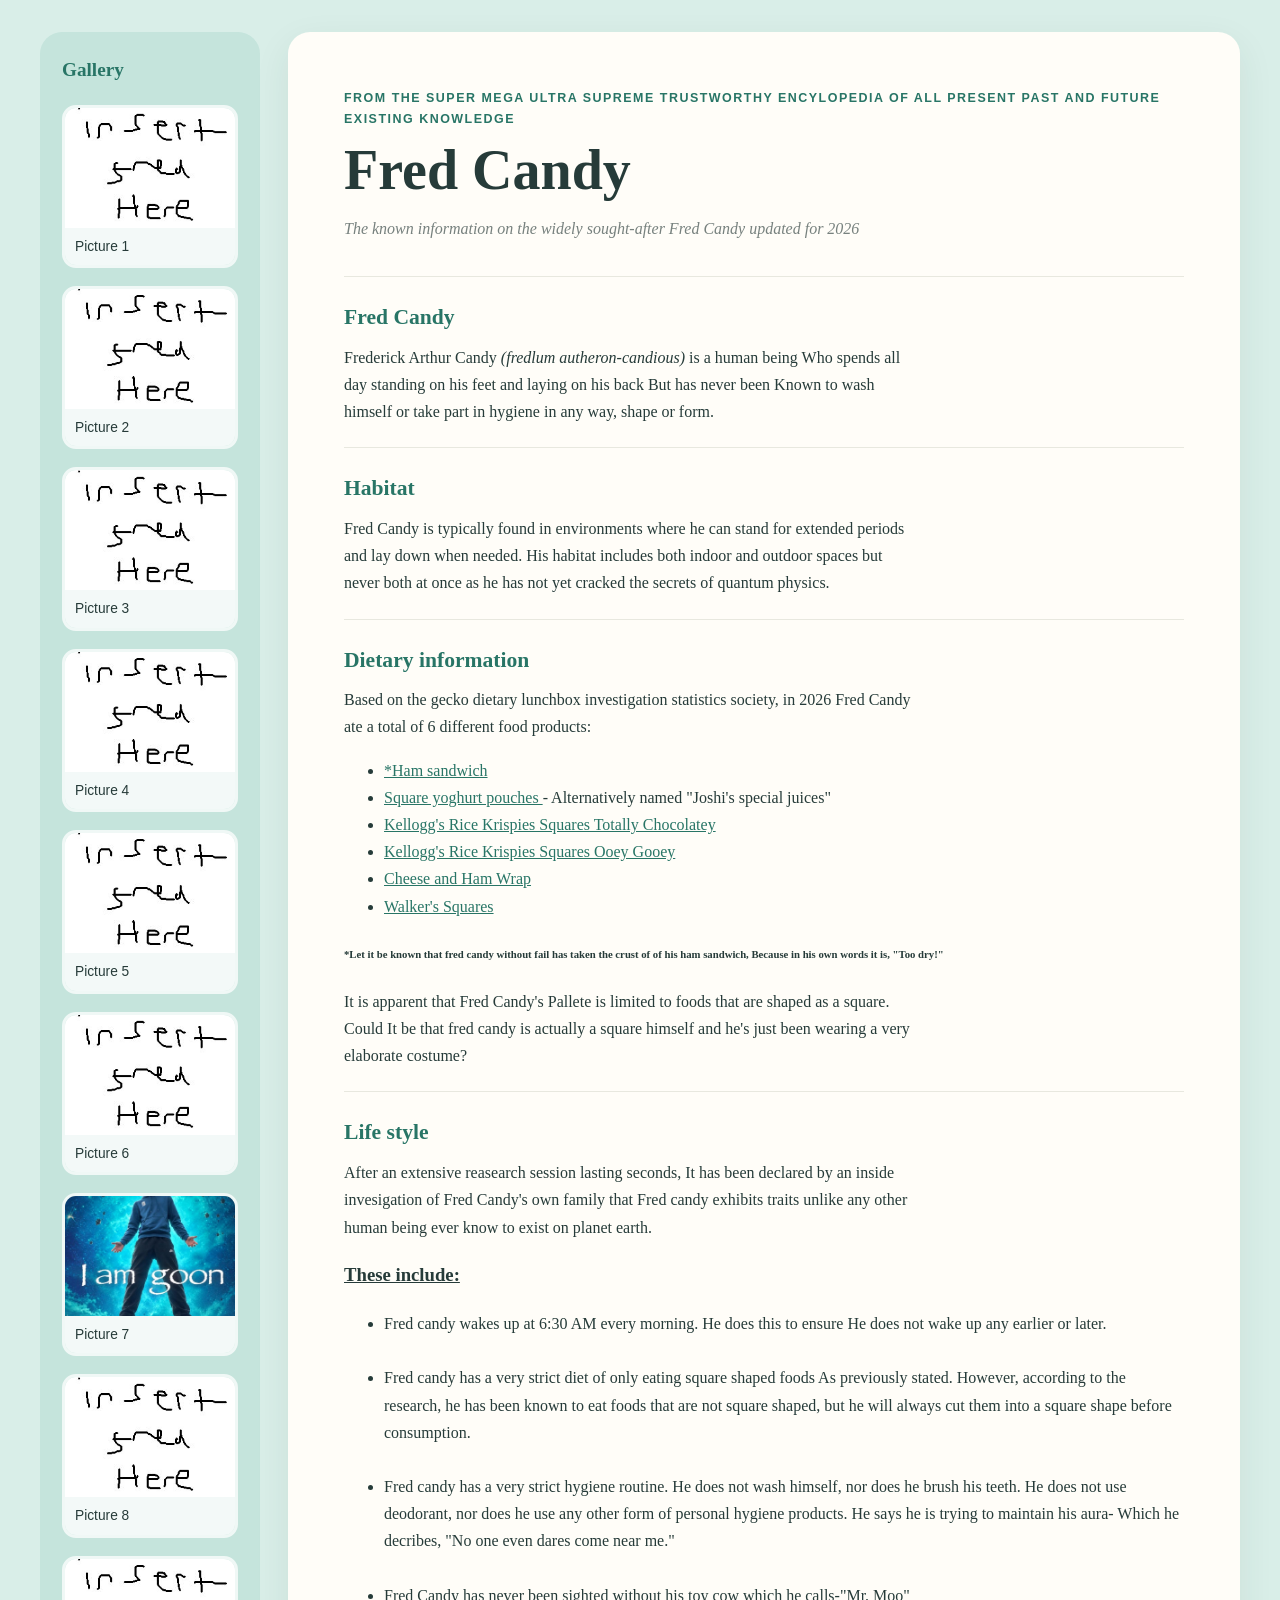
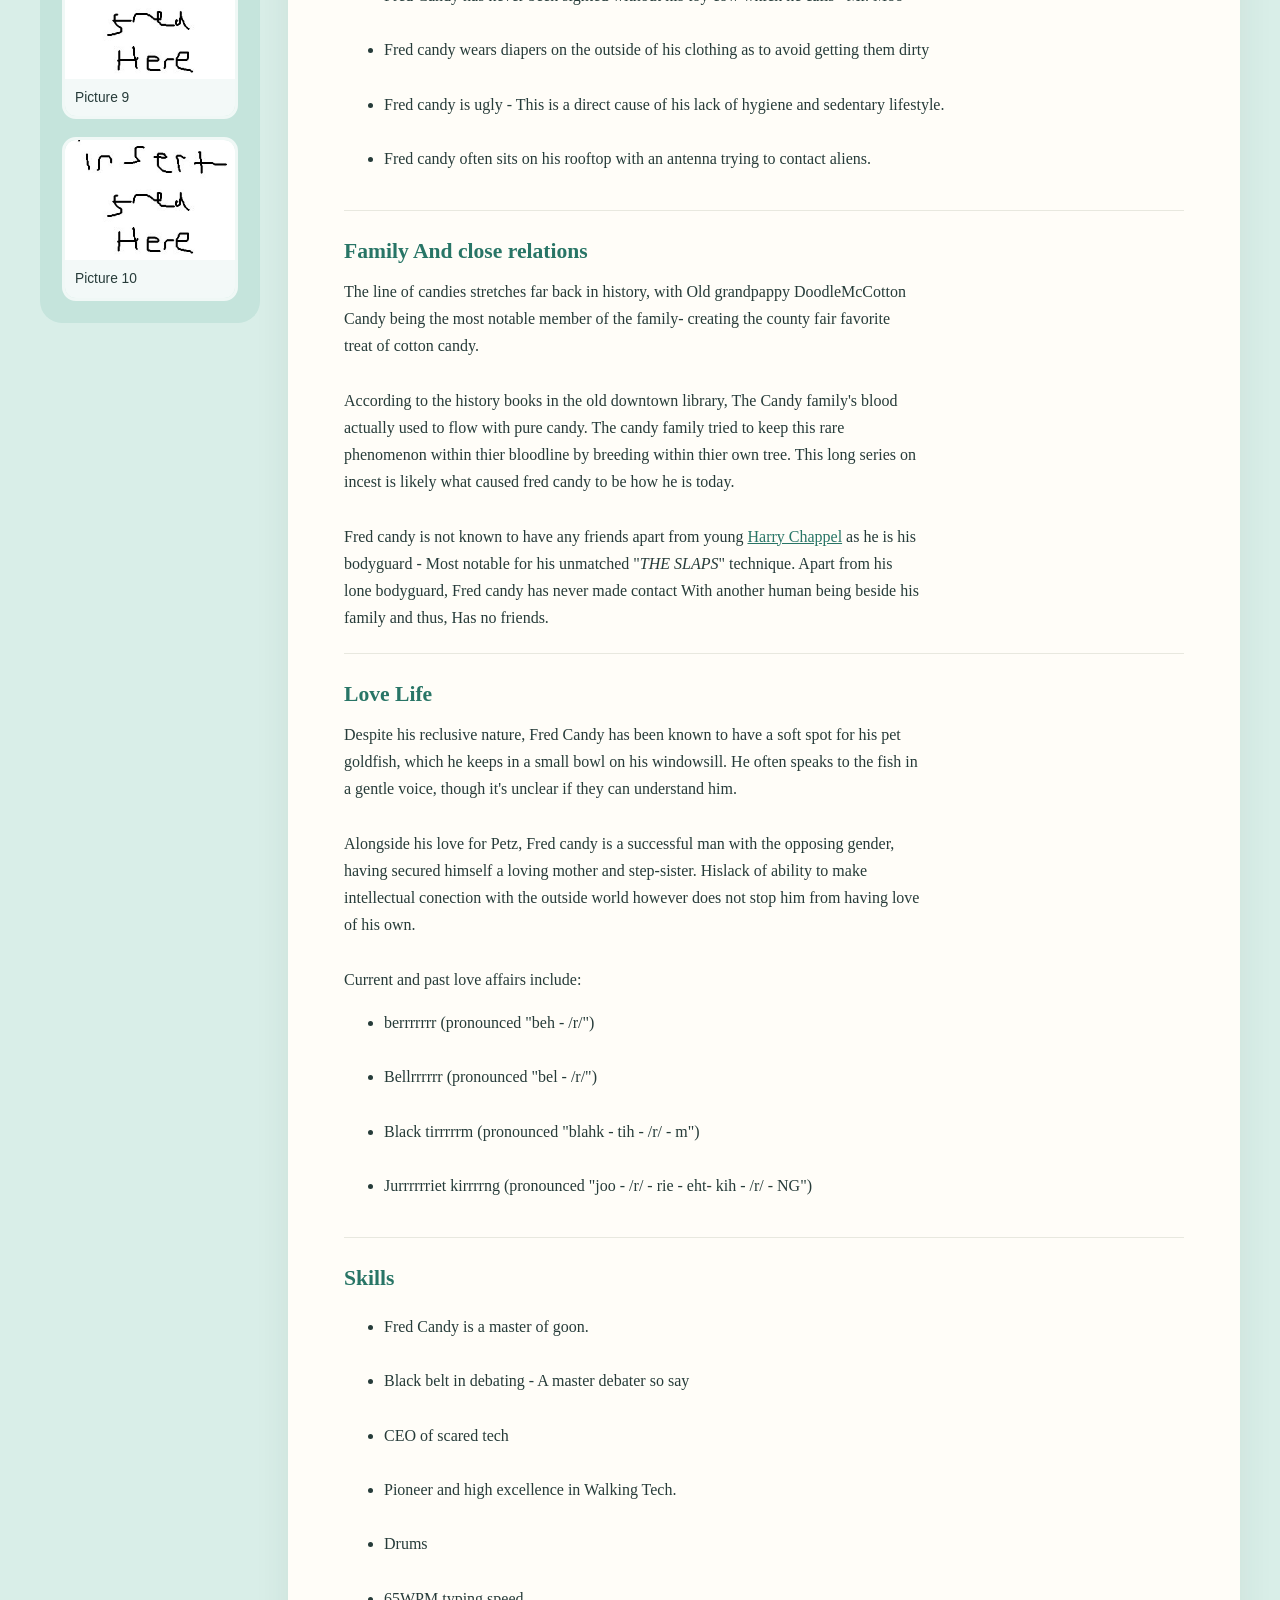
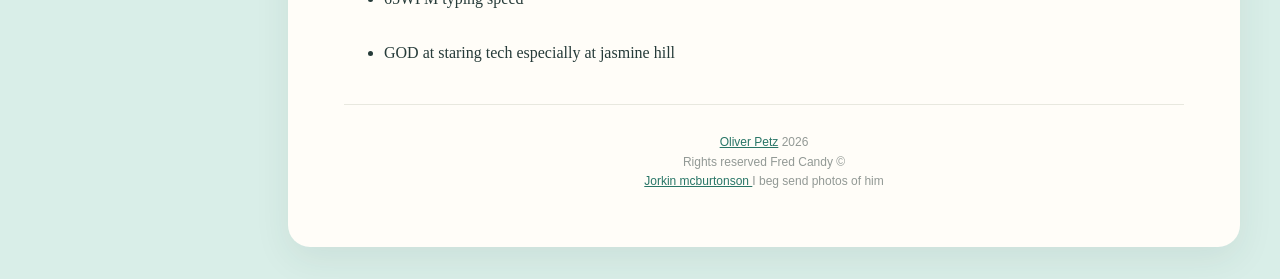
==== commit 0ecb80a2: "Fix HTML character encoding issues" ====
--- a/index.html
+++ b/index.html
@@ -116,7 +116,7 @@
       </article>
 
       <footer>
-        <p>Oliver Petz 2026</p>
+        <p><a href="oliverpetz.html">Oliver Petz</a> 2026</p>
         <p>Rights reserved Fred Candy ©</p>
         <p><a href="joshiburton.html">Jorkin mcburtonson </a>I beg send photos of him</p>
       </footer>
